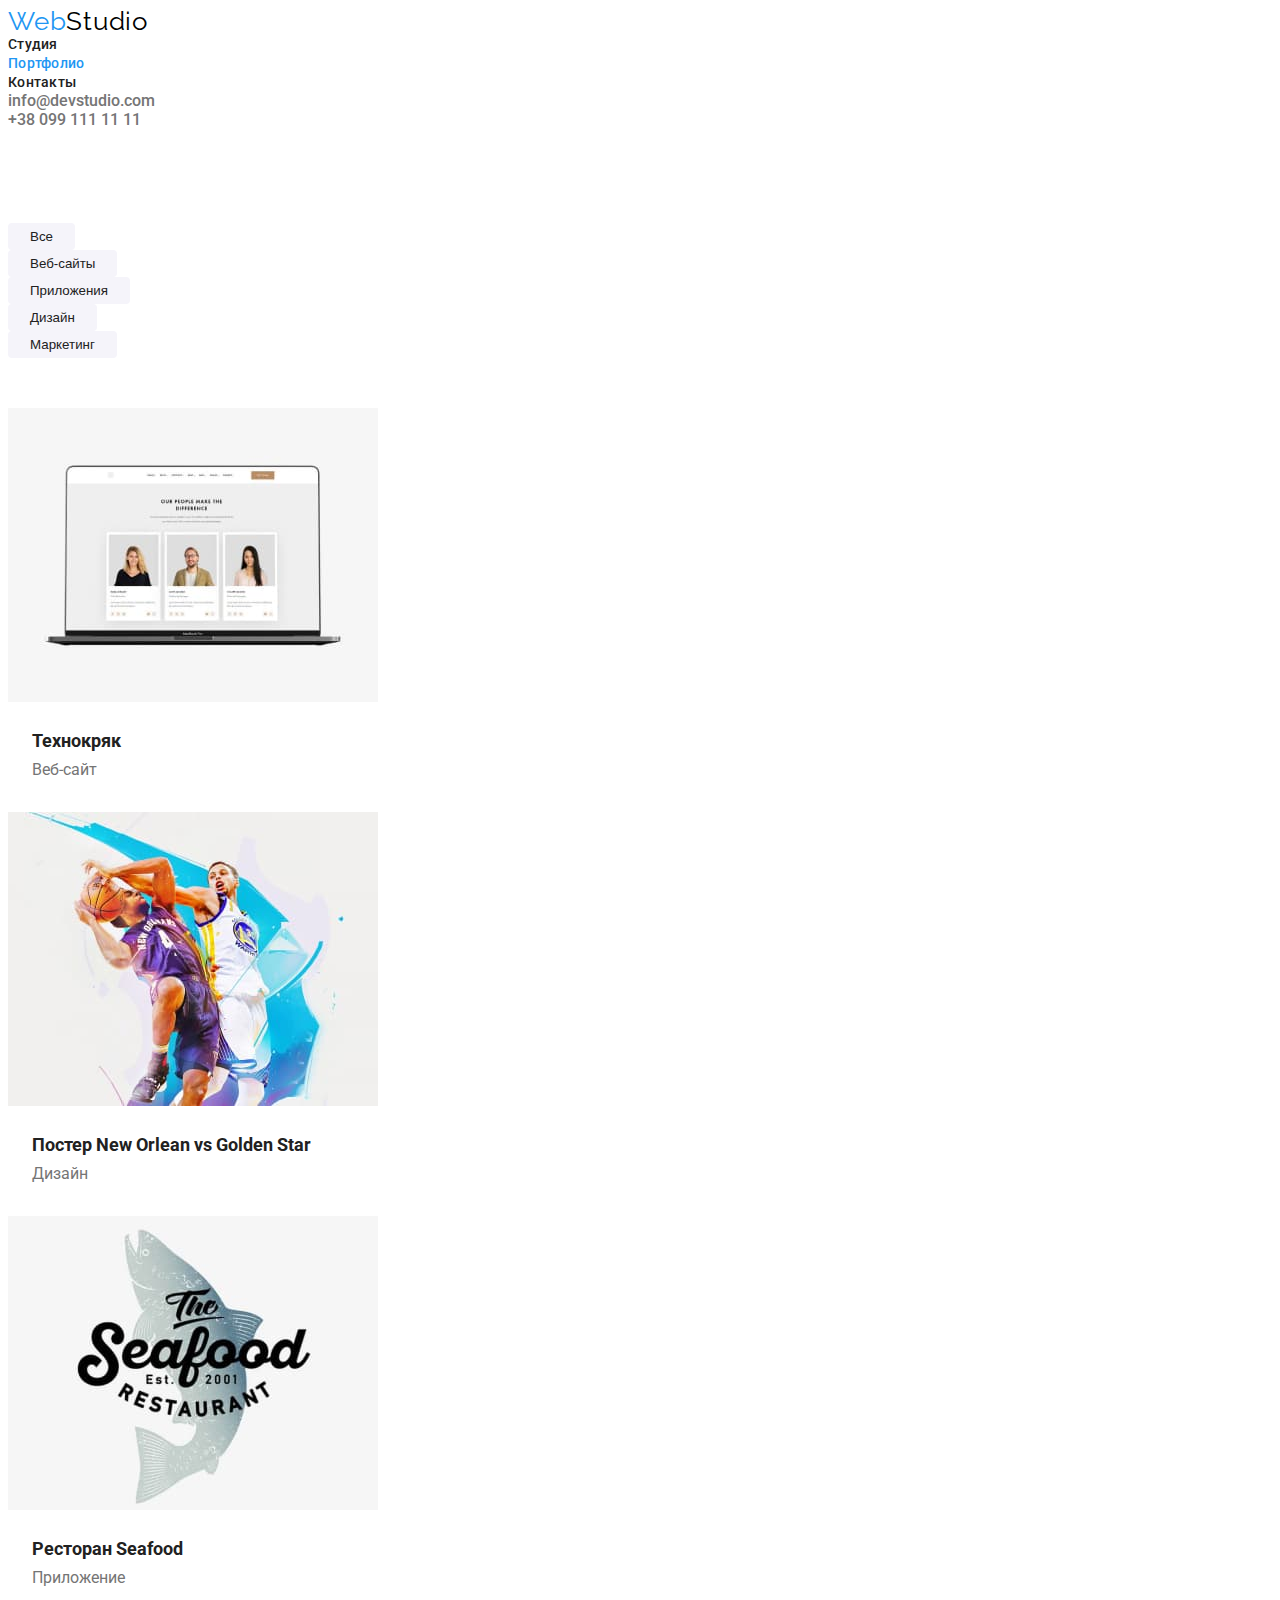
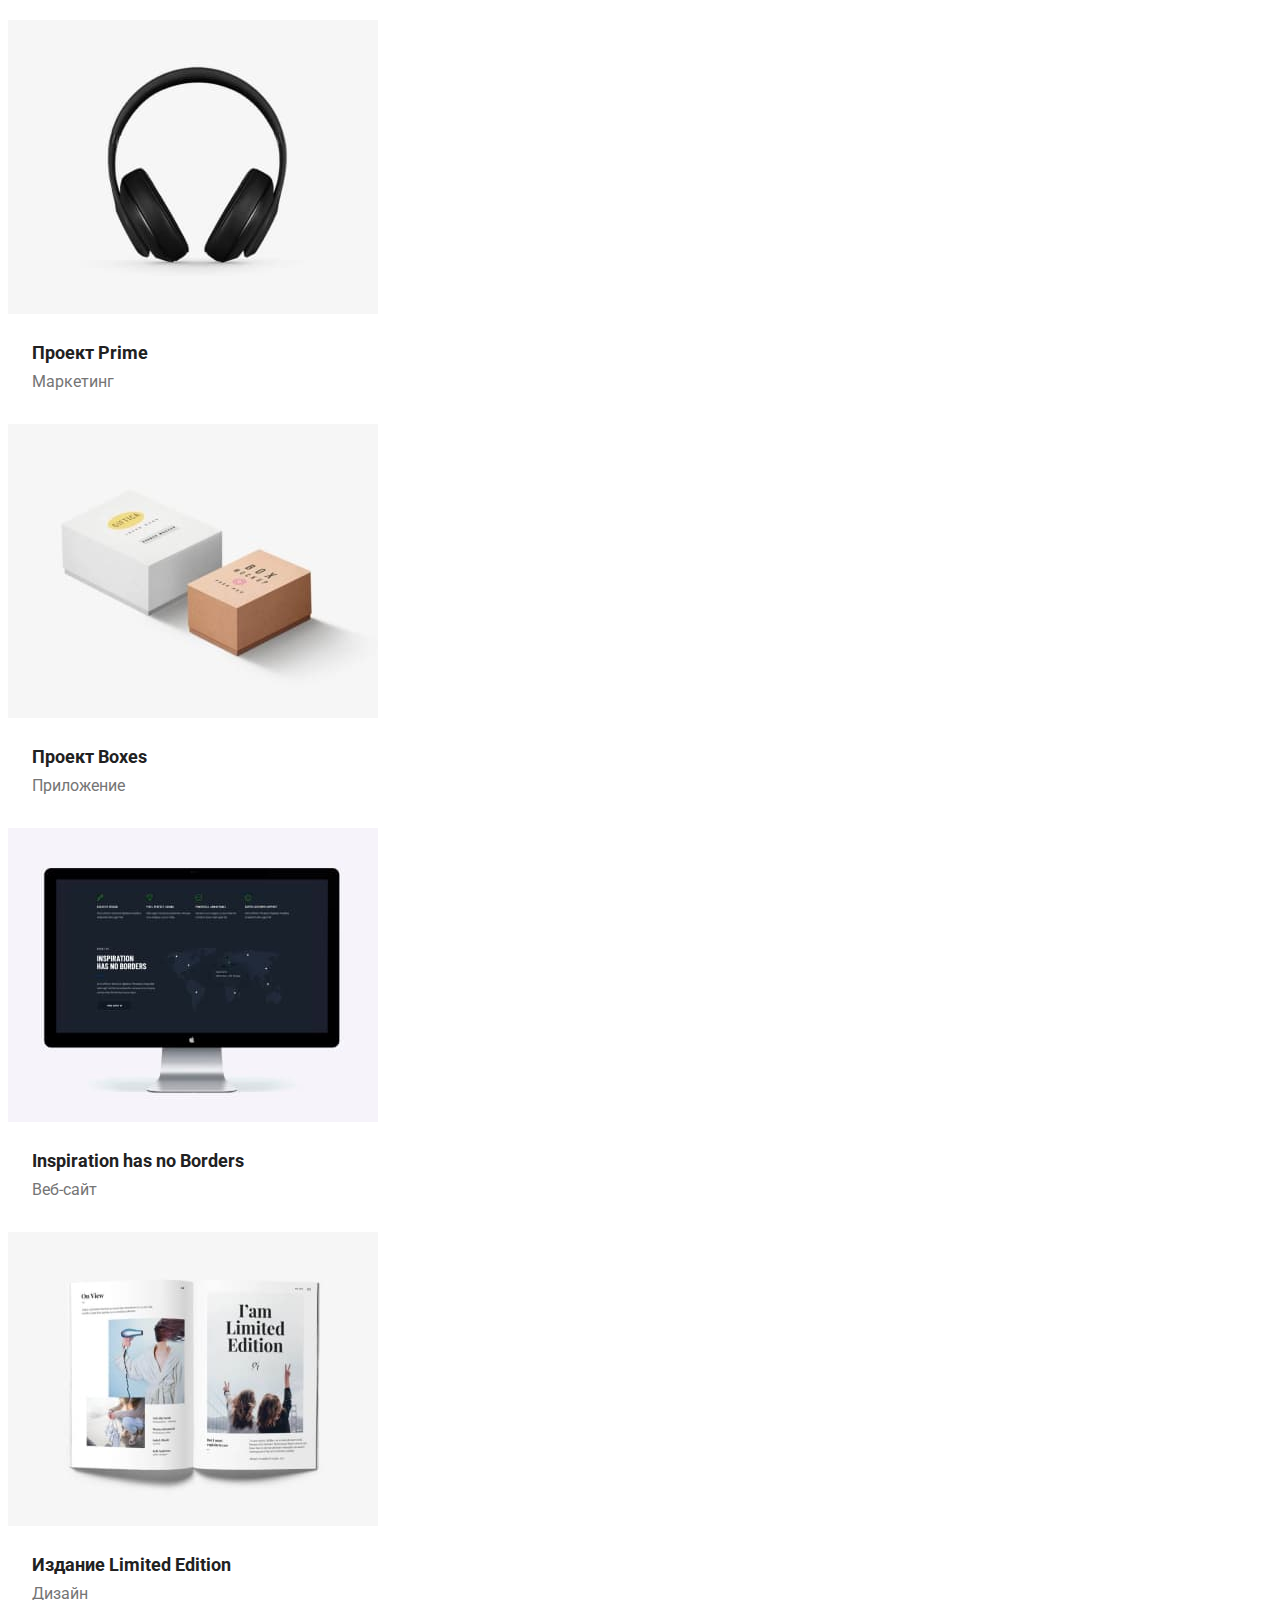
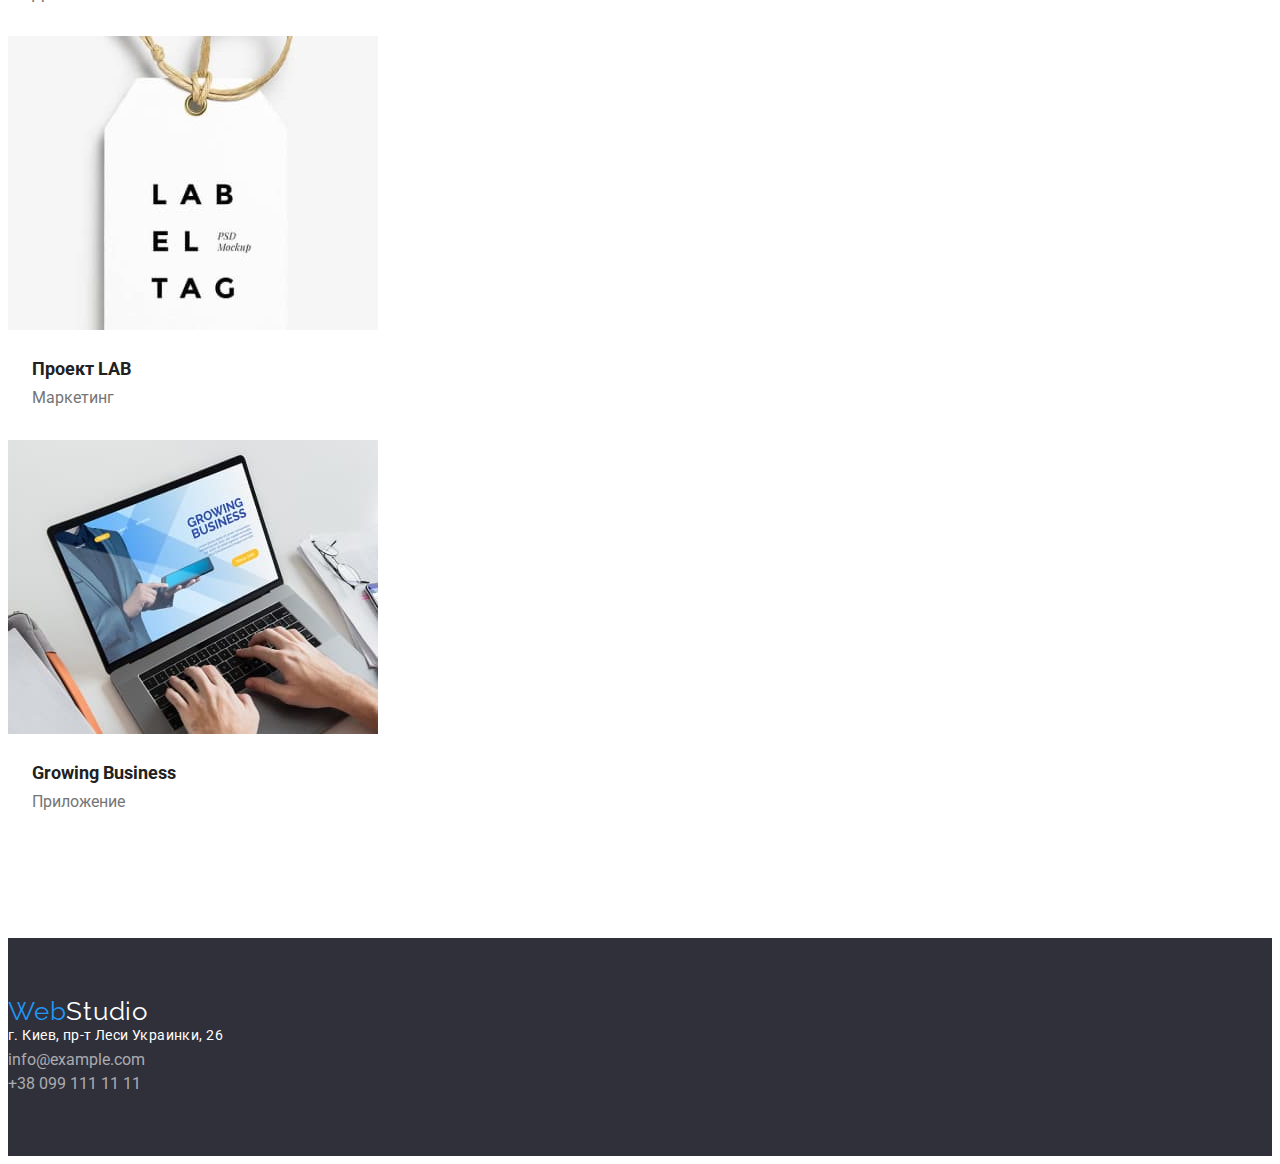
==== portfolio.html @ ffbd1990 "копіює дз2 перший варіант" ====
<!DOCTYPE html>
<html lang="ru">
<head>
    <meta charset="UTF-8">
    <meta http-equiv="X-UA-Compatible" content="IE=edge">
    <meta name="viewport" content="width=device-width, initial-scale=1.0">
    <link rel="stylesheet" href="./css/styles.css">
    <link rel="preconnect" href="https://fonts.gstatic.com">
    <link href="https://fonts.googleapis.com/css2?family=Raleway:wght@700&family=Roboto:wght@400;500;700;900&display=swap" rel="stylesheet">
    <title>Портфолио</title>
</head>
<body>
     <!--header container-->
     <header>
        <nav class="header-container">
            <a class="logo" href="index.html"><span class="logo-brand">Web</span>Studio</a>
                <ul class="nav-panel">
                    <li class="nav-item"><a class="nav-link" href="./index.html">Студия</a></li>
                    <li class="nav-item"><a class="nav-link" id="current" href="./portfolio.html">Портфолио</a></li>
                    <li class="nav-item"><a class="nav-link" href="#footer">Контакты</a></li>
                </ul>
        </nav>
        <ul class="contacts-container">
                <li class="nav-contacts"><a href="mailto:info@devstudio.com">info@devstudio.com</a></li>
                <li class="nav-contacts"><a href="tel:+380991111111">+38 099 111 11 11</a></li>
        </ul>
    </header>
    <main>
        <section class="section-btn">
        <h1 class="hidden">
            .
        </h1>
        <ul class="btn-list">
            <li>
                <button type="button" class="button">
                    Все
                </button>
            </li>
            <li>
                <button type="button" class="button">
                    Веб-сайты
                </button>
            </li>
            <li>
                <button type="button" class="button">
                    Приложения
                </button>
            </li>
            <li>
                <button type="button" class="button">
                    Дизайн
                </button>
            </li>
            <li>
                <button type="button" class="button">
                    Маркетинг
                </button>
            </li>
        </ul>
        <ul>
            <li class="products">
                <img src="./img/portfolio1.jpg" alt="Технокряк" >
                <div class="product-desc">
                    <h2 class="product-title">
                        Технокряк
                    </h2>
                    <p class="product-description">Веб-сайт</p>
                </div>
            </li>
            <li class="products">
                <img src="./img/portfolio2.jpg" alt="">
                <div class="product-desc">
                    <h2 class="product-title">
                    Постер New Orlean vs Golden Star
                    </h2>
                    <p class="product-description">Дизайн</p>
                </div>
            </li>
            <li class="products">
                <img src="./img/portfolio3.jpg" alt="">
                <div class="product-desc">
                    <h2 class="product-title">
                        Ресторан Seafood
                    </h2>
                    <p class="product-description">Приложение</p>
                </div>
            </li>
            <li class="products">
                <img src="./img/portfolio4.jpg" alt="">
                <div class="product-desc">
                    <h2 class="product-title">
                        Проект Prime
                    </h2>
                    <p class="product-description">Маркетинг</p>
                </div>
            </li>
            <li class="products">
                <img src="./img/portfolio5.jpg" alt="">
                <div class="product-desc">
                    <h2 class="product-title">
                        Проект Boxes
                    </h2>
                    <p class="product-description">Приложение</p>
                </div>
            </li>
            <li class="products">
                <img src="./img/portfolio6.jpg" alt="">
                <div class="product-desc">
                    <h2 class="product-title">
                        Inspiration has no Borders
                    </h2>
                    <p class="product-description">Веб-сайт</p>
                </div>
            </li>
            <li class="products">
                <img src="./img/portfolio7.jpg" alt="">
                <div class="product-desc">
                    <h2 class="product-title">
                    Издание Limited Edition
                    </h2>
                    <p class="product-description">Дизайн</p>
                </div>
            </li>
            <li class="products">
                <img src="./img/portfolio8.jpg" alt="">
                <div class="product-desc">
                    <h2 class="product-title">
                        Проект LAB
                    </h2>
                    <p class="product-description">Маркетинг</p>
                </div>
            </li>
            <li class="products">
                <img src="./img/portfolio9.jpg" alt="">
                <div class="product-desc">
                    <h2 class="product-title">
                        Growing Business
                    </h2>
                    <p class="product-description">Приложение</p>
                </div>
            </li>
        </ul>
    </section>
    </main>
    <!-- footer container -->
    <footer id="footer">
        <a class="logo-footer" href="index.html"><span class="logo-brand">Web</span>Studio</a>
            <ul>
                <li>
                    <address class="address">г. Киев, пр-т Леси Украинки, 26</address>
                </li>
                <li class="nav-contacts">
                    <a href="mailto:info@example.com">info@example.com</a>
                </li>
                <li class="nav-contacts">
                    <a href="tel:+380991111111">+38 099 111 11 11</a>
                </li>
            </ul>
    </footer>
</body>
</html>
---- css/styles.css ----
:root {
    --background-color: #ffffff; 
    --brand-color: #2196F3;
    --text-color-primary: #212121;
    --text-color-secondary: #757575;
    --text-color-adrress-op60: rgba(255, 255, 255, 0.6);
    --set-gap94: 94px;
    font-family: 'Roboto', sans-serif;
}

a {
    text-decoration: none;
}
  
ul {
    list-style: none;
    padding: 0;
    margin: 0;
}
  
h1,
h3,
h4,
p,
.product-title {
    margin: 0;
}
  
h2 {
    margin-top: 0;
    margin-bottom: 50px;
}
  
button {
    cursor: pointer;
    border: none;
}

.logo,
.logo-brand {
    font-family: 'Raleway', sans-serif;
    font-weight: 400;
    font-size: 26px;
    line-height: 100%;
    letter-spacing: 0.03em;
}

.logo {
    color: #000000;
}

.logo-brand {
    color: var(--brand-color)
}

ul {
    list-style: none;
    padding: 0;
}

#current {
    color: var(--brand-color);
}

.nav-link{
    color: var(--text-color-primary);
    text-decoration: none;
    font-weight: 500;
    font-size: 14px;
    line-height: 100%;
    letter-spacing: 0.02em;  
}

.nav-link:hover, :focus {
    color: var(--brand-color);
}

.nav-contacts a{
    color: var(--text-color-secondary);
    font-weight: 500;
}

.nav-contacts a:hover, :focus {
    color: var(--brand-color);
}

.main-banner {
    background-color: #2F303A;
    min-height: 600px;
}

.banner-slogan {
    color: var(--background-color);
    font-weight: 900;
    text-transform: uppercase;
    font-size: 44px;
    line-height: 116%;
    text-align: center;
}

.btn {
    background-color: var(--brand-color);
    color: var(--background-color);
    font-weight: 700;
    font-size: 16px;
    line-height: 160%;
    box-shadow: 0px 4px 4px rgba(0, 0, 0, 0.15);
    border-radius: 4px;
    padding: 10px 32px;
}

.btn:hover, :focus {
    background-color: #ffffff;
    color: var(--text-color-primary);
}

.preferences,
.team,
.whatwedo,
.section-btn {
    padding-bottom: var(--set-gap94);
}

.preferences,
.team,
.section-btn {
    padding-top: var(--set-gap94);
}

.preferences h3 {
    color: var(--text-color-primary);
    font-weight: 700;
    font-size: 14px;
    line-height: 100%;
    letter-spacing: 0.03em;
    text-transform: uppercase;
    margin-bottom: 10px;
}

.preferences p {
    color: var(--text-color-secondary);
    font-weight: 400;
    font-size: 14px;
    line-height: 146%;
}

.whatwedo h2,
.team h2 {
    color: var(--text-color-primary);
    font-weight: 700;
    font-size: 36px;
    line-height: 100%;
    text-align: center;
}

.team {
    background-color: #F5F4FA;
}

.team-card {
    background-color: var(--background-color);
    width: 270px;
    height: 368px;
    box-shadow: 0px 1px 3px rgba(0, 0, 0, 0.12), 0px 1px 1px rgba(0, 0, 0, 0.14), 0px 2px 1px rgba(0, 0, 0, 0.2);
    border-radius: 0px 0px 4px 4px;
}

.team h4,
.team p {
    font-size: 16px;
    line-height: 100%;
    letter-spacing: 0.03em;
    text-align: center;
    } 

.team h4 {
    color: var(--text-color-primary);
    font-weight: 500;
    margin-bottom: 10px;
    padding-top: 30px;
}

.team p {
    color: var(--text-color-secondary);
    font-weight: 400;
}

#footer {
    background-color: #2F303A;
    padding-top: 60px;
    padding-bottom: 60px;
}

.logo-footer {
    color: var(--background-color);
    margin-bottom: 20px;
    font-family: 'Raleway', sans-serif;
    font-weight: 400;
    font-size: 26px;
    line-height: 100%;
    letter-spacing: 0.03em;
}

#footer .nav-contacts a{
    font-weight: 400;
    color: var(--text-color-adrress-op60);
    line-height: 24px;
}

#footer .nav-contacts a:hover, :focus{
    color: var(--brand-color);
}

.address {
    font-style: normal;
    font-weight: 400;
    line-height: 171%;
    font-size: 14px;
    letter-spacing: 0.03em;
    color: var(--background-color);
}

.hidden {
    display: none;
}

.btn-list {
    margin-bottom: 50px;
}

.button {
    background-color: #F5F4FA;
    color: var(--text-color-primary);
    width: fit-content;
    padding: 6px 22px;
    border-radius: 4px;
}

.button:hover, :focus {
    background-color: var(--brand-color);
    color: var(--background-color);
    box-shadow: 0px 3px 1px rgba(0, 0, 0, 0.1), 0px 1px 2px rgba(0, 0, 0, 0.08), 0px 2px 2px rgba(0, 0, 0, 0.12);
}

.products {
    width: 370px;
    height: 404px;
    background-color: var(--background-color);
}

.product-desc {
    padding: 20px 24px;
}

.product-title {
    font-weight: 700;
    font-size: 18px;
    line-height: 171%;
    color: var(--text-color-primary);
}

.product-description {
    font-weight: 400;
    font-size: 16px;
    line-height: 160%;
    color: var(--text-color-secondary);
}
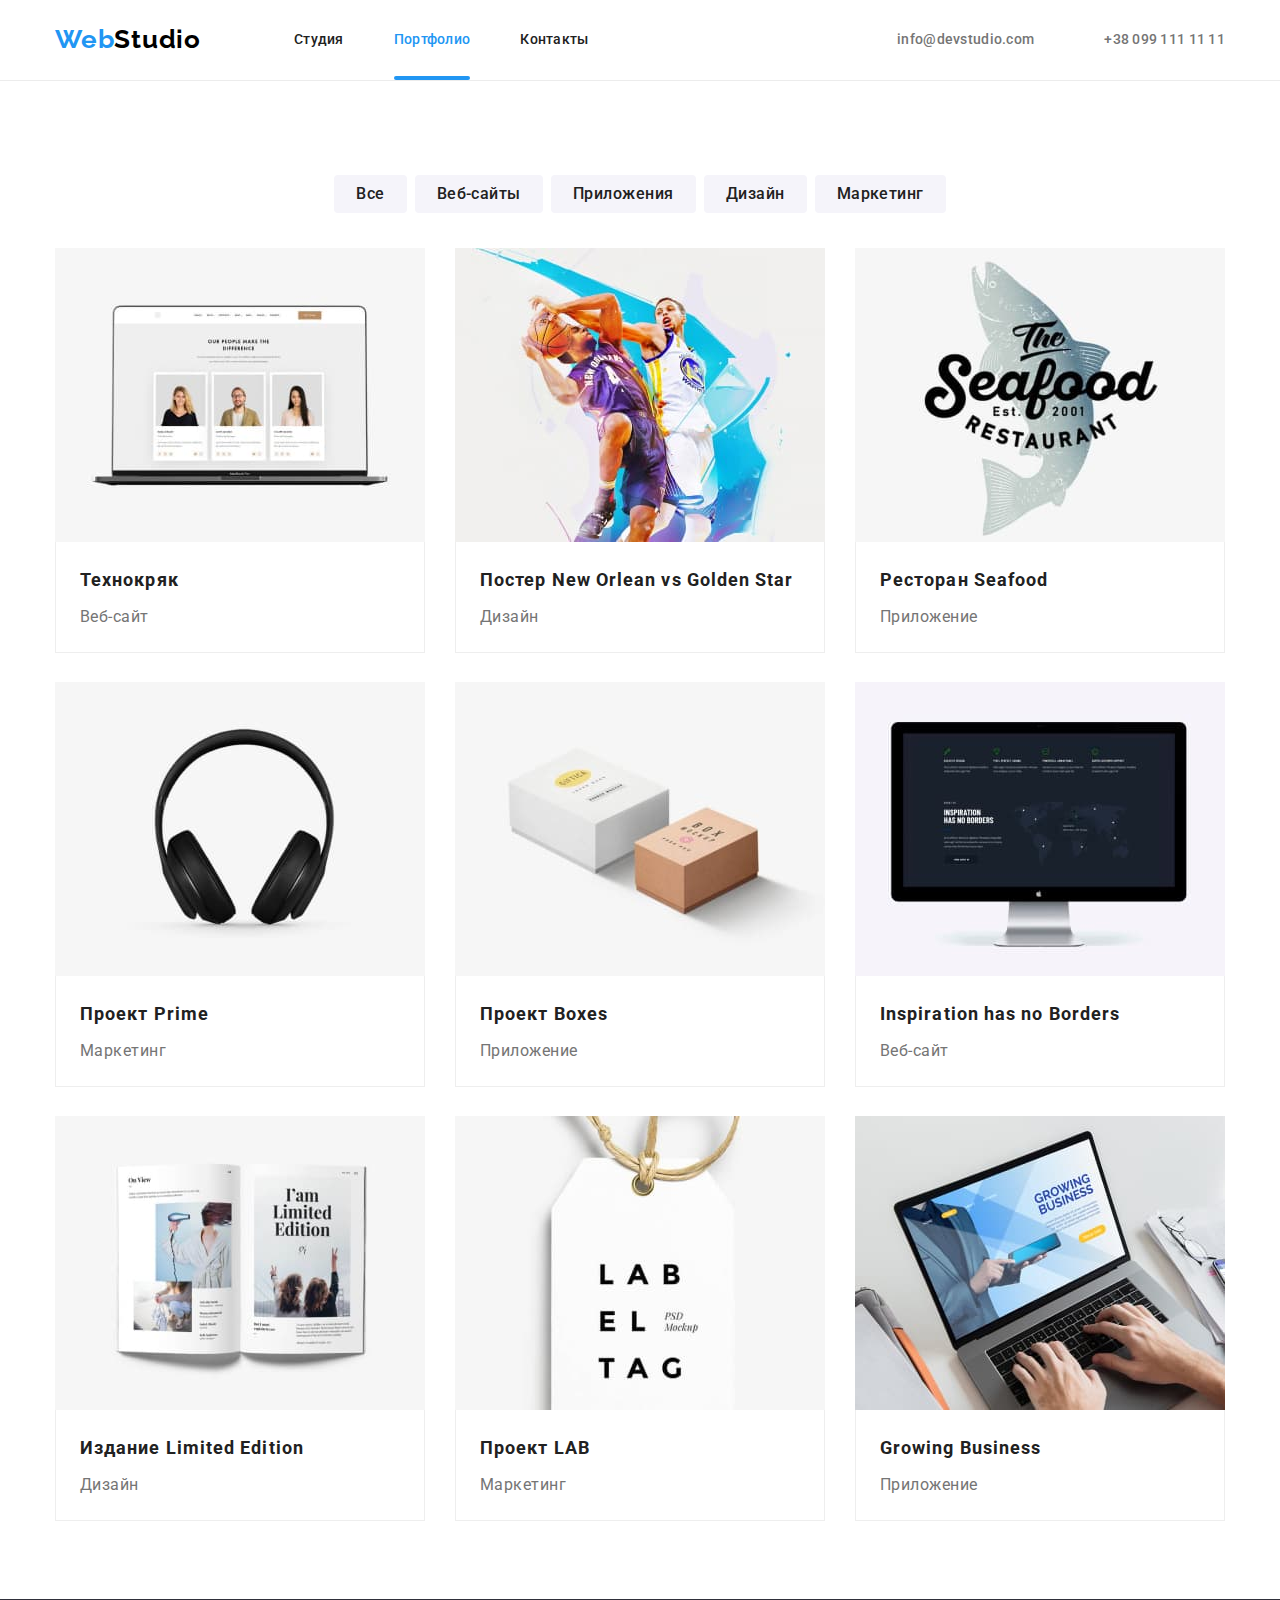
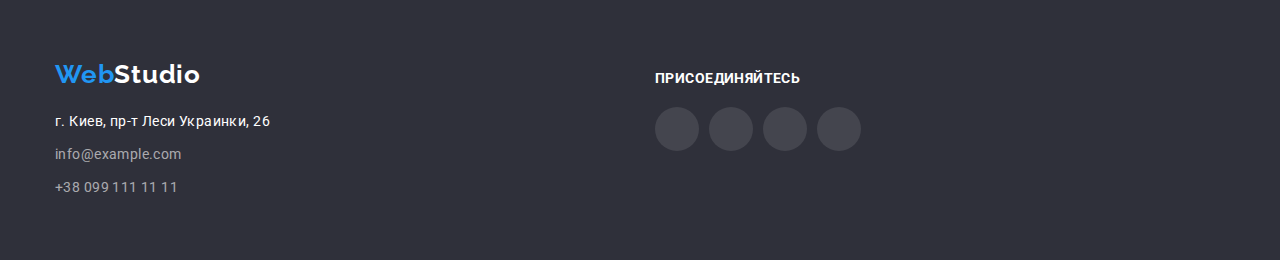
==== commit d9254baf: "робе форму, ломає знов ховер та фокус у клієнтів" ====
--- a/portfolio.html
+++ b/portfolio.html
@@ -4,158 +4,276 @@
     <meta charset="UTF-8">
     <meta http-equiv="X-UA-Compatible" content="IE=edge">
     <meta name="viewport" content="width=device-width, initial-scale=1.0">
+    <title>Портфолио</title>
+    <link rel="preconnect" href="https://fonts.gstatic.com">
+    <link href="https://fonts.googleapis.com/css2?family=Raleway:wght@700&family=Roboto:wght@400;500;700;900&display=swap"
+        rel="stylesheet">
+    <link rel="stylesheet" href="https://cdnjs.cloudflare.com/ajax/libs/modern-normalize/1.0.0/modern-normalize.min.css" />
     <link rel="stylesheet" href="./css/styles.css">
-    <link rel="preconnect" href="https://fonts.gstatic.com">
-    <link href="https://fonts.googleapis.com/css2?family=Raleway:wght@700&family=Roboto:wght@400;500;700;900&display=swap" rel="stylesheet">
-    <title>Портфолио</title>
 </head>
 <body>
      <!--header container-->
-     <header>
-        <nav class="header-container">
-            <a class="logo" href="index.html"><span class="logo-brand">Web</span>Studio</a>
+    <header class="header">
+        <div class="container nav">
+            <a class="logo" href="/"><span class="logo-brand">Web</span>Studio</a>
+            <nav class="nav-container">
                 <ul class="nav-panel">
-                    <li class="nav-item"><a class="nav-link" href="./index.html">Студия</a></li>
-                    <li class="nav-item"><a class="nav-link" id="current" href="./portfolio.html">Портфолио</a></li>
+                    <li class="nav-item"><a class="nav-link " href="/">Студия</a></li>
+                    <li class="nav-item"><a class="nav-link active" href="./portfolio.html">Портфолио</a></li>
                     <li class="nav-item"><a class="nav-link" href="#footer">Контакты</a></li>
                 </ul>
-        </nav>
-        <ul class="contacts-container">
-                <li class="nav-contacts"><a href="mailto:info@devstudio.com">info@devstudio.com</a></li>
-                <li class="nav-contacts"><a href="tel:+380991111111">+38 099 111 11 11</a></li>
-        </ul>
+            </nav>
+            <ul class="contacts-container">
+                <li class="nav-contacts"><a href="mailto:info@devstudio.com">
+                        <svg class="icon-contacts" width="16px" height="12px">
+                            <use href="./images/icons/icons.svg#icon-envelope"></use>
+                        </svg>
+                        info@devstudio.com</a>
+                </li>
+                <li class="nav-contacts"><a href="tel:+380991111111">
+                        <svg class="icon-contacts" width="10px" height="16px">
+                            <use href="./images/icons/icons.svg#icon-smartphone"></use>
+                        </svg>
+                        +38 099 111 11 11</a>
+                </li>
+            </ul>
+        </div>
     </header>
     <main>
-        <section class="section-btn">
-        <h1 class="hidden">
-            .
-        </h1>
-        <ul class="btn-list">
-            <li>
-                <button type="button" class="button">
-                    Все
-                </button>
-            </li>
-            <li>
-                <button type="button" class="button">
-                    Веб-сайты
-                </button>
-            </li>
-            <li>
-                <button type="button" class="button">
-                    Приложения
-                </button>
-            </li>
-            <li>
-                <button type="button" class="button">
-                    Дизайн
-                </button>
-            </li>
-            <li>
-                <button type="button" class="button">
-                    Маркетинг
-                </button>
-            </li>
-        </ul>
-        <ul>
-            <li class="products">
-                <img src="./img/portfolio1.jpg" alt="Технокряк" >
-                <div class="product-desc">
-                    <h2 class="product-title">
-                        Технокряк
-                    </h2>
-                    <p class="product-description">Веб-сайт</p>
-                </div>
-            </li>
-            <li class="products">
-                <img src="./img/portfolio2.jpg" alt="">
-                <div class="product-desc">
-                    <h2 class="product-title">
-                    Постер New Orlean vs Golden Star
-                    </h2>
-                    <p class="product-description">Дизайн</p>
-                </div>
-            </li>
-            <li class="products">
-                <img src="./img/portfolio3.jpg" alt="">
-                <div class="product-desc">
-                    <h2 class="product-title">
-                        Ресторан Seafood
-                    </h2>
-                    <p class="product-description">Приложение</p>
-                </div>
-            </li>
-            <li class="products">
-                <img src="./img/portfolio4.jpg" alt="">
-                <div class="product-desc">
-                    <h2 class="product-title">
-                        Проект Prime
-                    </h2>
-                    <p class="product-description">Маркетинг</p>
-                </div>
-            </li>
-            <li class="products">
-                <img src="./img/portfolio5.jpg" alt="">
-                <div class="product-desc">
-                    <h2 class="product-title">
-                        Проект Boxes
-                    </h2>
-                    <p class="product-description">Приложение</p>
-                </div>
-            </li>
-            <li class="products">
-                <img src="./img/portfolio6.jpg" alt="">
-                <div class="product-desc">
-                    <h2 class="product-title">
-                        Inspiration has no Borders
-                    </h2>
-                    <p class="product-description">Веб-сайт</p>
-                </div>
-            </li>
-            <li class="products">
-                <img src="./img/portfolio7.jpg" alt="">
-                <div class="product-desc">
-                    <h2 class="product-title">
-                    Издание Limited Edition
-                    </h2>
-                    <p class="product-description">Дизайн</p>
-                </div>
-            </li>
-            <li class="products">
-                <img src="./img/portfolio8.jpg" alt="">
-                <div class="product-desc">
-                    <h2 class="product-title">
-                        Проект LAB
-                    </h2>
-                    <p class="product-description">Маркетинг</p>
-                </div>
-            </li>
-            <li class="products">
-                <img src="./img/portfolio9.jpg" alt="">
-                <div class="product-desc">
-                    <h2 class="product-title">
-                        Growing Business
-                    </h2>
-                    <p class="product-description">Приложение</p>
-                </div>
-            </li>
-        </ul>
-    </section>
+        <!-- Portfolio Section -->
+        <section class="section portfolio">
+            <div class="container">
+                <h1 class="hidden">
+                    .
+                </h1>
+                <ul class="btn-filter">
+                    <li class="button-list">
+                        <button type="button" class="button btn-portfolio">
+                            Все
+                        </button>
+                    </li>
+                    <li class="button-list">
+                        <button type="button" class="button btn-portfolio">
+                                Веб-сайты
+                            </button>
+                    </li>
+                    <li class="button-list">
+                        <button type="button" class="button btn-portfolio">
+                                Приложения
+                            </button>
+                    </li>
+                    <li class="button-list">
+                        <button type="button" class="button btn-portfolio">
+                                Дизайн
+                            </button>
+                    </li>
+                    <li class="button-list">
+                        <button type="button" class="button btn-portfolio">
+                                Маркетинг
+                            </button>
+                    </li>
+                </ul>
+                <ul class="products-list">
+                    <li class="products">
+                        <div class="products-thumb">
+                            <div class="products-overlay-box">
+                                <img src="./images/portfolio1.jpg" width="370" alt="Технокряк">
+                                <div class="products-overlay">
+                                    <p>Ресурс предлагает комплексные предложения с разным уровнем функционала и сервисов. Все это позволит посетителю получить исчерпывающие сведения о компании или частном лице.</p>
+                                </div>
+                            </div>
+                            <div class="product-cont">
+                                <h2 class="product-title">
+                                    Технокряк
+                                </h2>
+                                <p class="product-description">Веб-сайт</p>
+                            </div>
+                        </div>
+                    </li>
+                    <li class="products">
+                        <div class="products-thumb">
+                            <div class="products-overlay-box">
+                                <img src="./images/portfolio2.jpg" width="370" alt="Постер">
+                                <div class="products-overlay">
+                                    <p>Ресурс предлагает комплексные предложения с разным уровнем функционала и сервисов. Все это позволит посетителю получить исчерпывающие сведения о компании или частном лице.</p>
+                                </div>
+                            </div>
+                            <div class="product-cont">
+                                <h2 class="product-title">
+                                    Постер New Orlean vs Golden Star
+                                </h2>
+                                <p class="product-description">Дизайн</p>
+                            </div>
+                        </div>
+                    </li>
+                    <li class="products">
+                        <div class="products-thumb">
+                            <div class="products-overlay-box">
+                                <img src="./images/portfolio3.jpg" width="370" alt="Ресторан Seafood">
+                                <div class="products-overlay">
+                                    <p>Ресурс предлагает комплексные предложения с разным уровнем функционала и сервисов. Все это позволит посетителю получить исчерпывающие сведения о компании или частном лице.</p>
+                                </div>
+                            </div>
+                            <div class="product-cont">
+                                <h2 class="product-title">
+                                    Ресторан Seafood
+                                </h2>
+                                <p class="product-description">Приложение</p>
+                            </div>
+                        </div>
+                    </li>
+                    <li class="products">
+                        <div class="products-thumb">
+                            <div class="products-overlay-box">
+                                <img src="./images/portfolio4.jpg" width="370" alt="Проект Prime">
+                                <div class="products-overlay">
+                                    <p>Ресурс предлагает комплексные предложения с разным уровнем функционала и сервисов. Все это позволит посетителю получить исчерпывающие сведения о компании или частном лице.</p>
+                                </div>
+                            </div>
+                            <div class="product-cont">
+                                <h2 class="product-title">
+                                    Проект Prime
+                                </h2>
+                                <p class="product-description">Маркетинг</p>
+                            </div>
+                        </div>
+                    </li>
+                    <li class="products">
+                        <div class="products-thumb">
+                            <div class="products-overlay-box">
+                                <img src="./images/portfolio5.jpg" width="370" alt="Проект Boxes">
+                                <div class="products-overlay">
+                                    <p>Ресурс предлагает комплексные предложения с разным уровнем функционала и сервисов. Все это позволит посетителю получить исчерпывающие сведения о компании или частном лице.</p>
+                                </div>
+                            </div>
+                            <div class="product-cont">
+                                <h2 class="product-title">
+                                    Проект Boxes
+                                </h2>
+                                <p class="product-description">Приложение</p>
+                            </div>
+                        </div>
+                    </li>
+                    <li class="products">
+                        <div class="products-thumb">
+                            <div class="products-overlay-box">
+                                <img src="./images/portfolio6.jpg" width="370" alt="Inspiration">
+                                <div class="products-overlay">
+                                    <p>Ресурс предлагает комплексные предложения с разным уровнем функционала и сервисов. Все это позволит посетителю получить исчерпывающие сведения о компании или частном лице.</p>
+                                </div>
+                            </div>
+                            <div class="product-cont">
+                                <h2 class="product-title">
+                                    Inspiration has no Borders
+                                </h2>
+                                <p class="product-description">Веб-сайт</p>
+                            </div>
+                        </div>
+                    </li>
+                    <li class="products">
+                        <div class="products-thumb">
+                            <div class="products-overlay-box">
+                                <img src="./images/portfolio7.jpg" width="370" alt="Издание Limited Edition">
+                                <div class="products-overlay">
+                                    <p>Ресурс предлагает комплексные предложения с разным уровнем функционала и сервисов. Все это позволит посетителю получить исчерпывающие сведения о компании или частном лице.</p>
+                                </div>
+                            </div>
+                            <div class="product-cont">
+                                <h2 class="product-title">
+                                    Издание Limited Edition
+                                </h2>
+                                <p class="product-description">Дизайн</p>
+                            </div>
+                        </div>
+                    </li>
+                    <li class="products">
+                        <div class="products-thumb">
+                            <div class="products-overlay-box">
+                                <img src="./images/portfolio8.jpg" width="370" alt="Проект LAB">
+                                <div class="products-overlay">
+                                    <p>Ресурс предлагает комплексные предложения с разным уровнем функционала и сервисов. Все это позволит посетителю получить исчерпывающие сведения о компании или частном лице.</p>
+                                </div>
+                            </div>
+                            <div class="product-cont">
+                                <h2 class="product-title">
+                                    Проект LAB
+                                </h2>
+                                <p class="product-description">Маркетинг</p>
+                            </div>
+                        </div>
+                    </li>
+                    <li class="products">
+                        <div class="products-thumb">
+                            <div class="products-overlay-box">
+                                <img src="./images/portfolio9.jpg" width="370" alt="Growing Business">
+                                <div class="products-overlay">
+                                    <p>Ресурс предлагает комплексные предложения с разным уровнем функционала и сервисов. Все это позволит посетителю получить исчерпывающие сведения о компании или частном лице.</p>
+                                </div>
+                            </div>
+                            <div class="product-cont">
+                                <h2 class="product-title">
+                                    Growing Business
+                                </h2>
+                                <p class="product-description">Приложение</p>
+                            </div>
+                        </div>
+                    </li>
+                </ul>
+            </div>
+        </section>
+    
     </main>
     <!-- footer container -->
     <footer id="footer">
-        <a class="logo-footer" href="index.html"><span class="logo-brand">Web</span>Studio</a>
-            <ul>
-                <li>
-                    <address class="address">г. Киев, пр-т Леси Украинки, 26</address>
-                </li>
-                <li class="nav-contacts">
-                    <a href="mailto:info@example.com">info@example.com</a>
-                </li>
-                <li class="nav-contacts">
-                    <a href="tel:+380991111111">+38 099 111 11 11</a>
-                </li>
-            </ul>
+        <div class="container footer-container">
+            <div class="footer-left-column">
+                <a class="logo-footer" href="/"><span class="logo-brand">Web</span>Studio</a>
+                <ul>
+                    <li class="footer-contacts-list">
+                        <address class="address">г. Киев, пр-т Леси Украинки, 26</address>
+                    </li>
+                    <li class="footer-contacts-list">
+                        <a class="nav-contacts" href="mailto:info@example.com">info@example.com</a>
+                    </li>
+                    <li class="footer-contacts-list">
+                        <a class="nav-contacts" href="tel:+380991111111">+38 099 111 11 11</a>
+                    </li>
+                </ul>
+            </div>
+            <div class="footer-right-column">
+                <strong class="footer-join">присоединяйтесь</strong>
+                <ul class="footer-sb-list">
+                    <li class="sb-li">
+                        <a class="sb-link" href="#">
+                            <svg class="sb-icon" width="20px" height="20px">
+                                <use href="./images/icons/icons.svg#icon-instagram"></use>
+                            </svg>
+                        </a>
+                    </li>
+                    <li class="sb-li">
+                        <a class="sb-link" href="#">
+                            <svg class="sb-icon" width="20px" height="20px">
+                                <use href="./images/icons/icons.svg#icon-twitter"></use>
+                            </svg>
+                        </a>
+                    </li>
+                    <li class="sb-li">
+                        <a class="sb-link" href="#">
+                            <svg class="sb-icon" width="20px" height="20px">
+                                <use href="./images/icons/icons.svg#icon-facebook"></use>
+                            </svg>
+                        </a>
+                    </li>
+                    <li class="sb-li">
+                        <a class="sb-link" href="#">
+                            <svg class="sb-icon" width="20px" height="20px">
+                                <use href="./images/icons/icons.svg#icon-linkedin"></use>
+                            </svg>
+                        </a>
+                    </li>
+                </ul>
+            </div>
+        </div>
     </footer>
-</body>
+    </body>
 </html>--- a/css/styles.css
+++ b/css/styles.css
@@ -1,17 +1,22 @@
 :root {
-    --background-color: #ffffff; 
-    --brand-color: #2196F3;
-    --text-color-primary: #212121;
-    --text-color-secondary: #757575;
-    --text-color-adrress-op60: rgba(255, 255, 255, 0.6);
-    --set-gap94: 94px;
+        --background-color: #ffffff;
+        --brand-color: #2196F3;
+        --text-color-primary: #212121;
+        --text-color-secondary: #757575;
+        --text-color-adrress-op60: rgba(255, 255, 255, 0.6);
+        --set-gap30: 30px;
+        --set-gap94: 94px;
+}
+body {
     font-family: 'Roboto', sans-serif;
-}
+    background-color: var(--background-color);
+    color: var(--text-color-primary);
+}
+
 
 a {
     text-decoration: none;
-}
-  
+}  
 ul {
     list-style: none;
     padding: 0;
@@ -19,33 +24,69 @@
 }
   
 h1,
+h2,
 h3,
-h4,
+body,
 p,
 .product-title {
     margin: 0;
 }
-  
-h2 {
+
+.hidden {
+    display: none;
+}
+.section-title {
     margin-top: 0;
     margin-bottom: 50px;
 }
-  
-button {
-    cursor: pointer;
-    border: none;
-}
-
-.logo,
-.logo-brand {
+
+.nav-item:not(:last-child) {
+    margin-right: 50px;
+}
+
+.container {
+    max-width: 1200px;
+    padding-left: 15px;
+    padding-right: 15px;
+    margin-top: 0;
+    margin-left: auto;
+    margin-right: auto;
+}
+
+.nav,
+.main-banner,
+.nav-panel,
+.contacts-container  {
+    display: flex;
+    align-items: center;
+}
+
+.contacts-container {
+    margin-left: auto;
+}
+
+
+.header {
+    /*padding-top: 24px;
+        padding-bottom: 25px;*/
+    border-bottom: 1px solid #ececec;
+}
+/*.nav {
+    justify-content: space-between;
+    min-height: 80px;
+}*/
+
+.logo {
+    margin-right: 93px;
+    margin-top: 0;
+    margin-bottom: 0;
+    padding-top: 24px;
+    padding-bottom: 25px;
+
     font-family: 'Raleway', sans-serif;
-    font-weight: 400;
+    font-weight: 700;
     font-size: 26px;
-    line-height: 100%;
-    letter-spacing: 0.03em;
-}
-
-.logo {
+    letter-spacing: 0.03em;
     color: #000000;
 }
 
@@ -53,215 +94,931 @@
     color: var(--brand-color)
 }
 
-ul {
-    list-style: none;
-    padding: 0;
-}
-
-#current {
+.nav-link.active {
+    position: relative;
     color: var(--brand-color);
 }
 
+.nav-link.active::after {
+    display: inline-block;
+    position: absolute;
+    content: "";
+    width: 100%;
+    height: 4px;
+    background-color: var(--brand-color);
+    border-radius: 2px;
+    bottom: 0;
+    left: 0;
+}
+
 .nav-link{
-    color: var(--text-color-primary);
-    text-decoration: none;
+    display: block;
+    
+    padding-top: 32px;
+    padding-bottom: 32px;
+
+    color: var(--text-color-primary);
     font-weight: 500;
     font-size: 14px;
-    line-height: 100%;
+    line-height: 1.14;
     letter-spacing: 0.02em;  
 }
 
-.nav-link:hover, :focus {
+.nav-link:hover, .nav-link:focus {
     color: var(--brand-color);
 }
 
+
+.nav-contacts:not(:last-child) {
+    margin-right: 50px;
+}
+
+.nav-panel a {
+    transition: color 250ms cubic-bezier(0.4, 0, 0.2, 1);
+} 
+
 .nav-contacts a{
+    display: inline-flex;
+    padding-top: 32px;
+    padding-bottom: 32px;
+
     color: var(--text-color-secondary);
     font-weight: 500;
-}
-
-.nav-contacts a:hover, :focus {
+    font-size: 14px;
+    line-height: 1.14;
+    letter-spacing: 0.02em;
+    align-items: center;
+    transition: color 250ms cubic-bezier(0.4, 0, 0.2, 1);
+}
+
+.nav-contacts {
+    align-items: center;
+    margin-bottom: 0;
+}
+
+.nav-contacts a:hover {
     color: var(--brand-color);
 }
-
+.nav-contacts a:focus {
+    color: var(--brand-color);
+}
+
+.icon-contacts {
+    display: flex;
+    fill: currentColor;
+    margin-right: 10px;
+    
+}
+.wrapper {
+    max-width: 1600px;
+}
 .main-banner {
-    background-color: #2F303A;
+    /*max-width: 1600px;*/
     min-height: 600px;
-}
+    margin-left: auto;
+    margin-right: auto;
+    background-color: #C4C4C4;
+    background-image: linear-gradient(to bottom,
+                rgba(47, 48, 58, 0.4),
+                rgba(47, 48, 58, 0.4)), url(../images/bg-image.jpg);
+        background-position: center;
+        background-repeat: no-repeat;
+        background-size: cover;
+    min-height: 600px;
+    padding-top: 200px;
+    padding-bottom: 200px;
+    text-align: center;
+
+}
+
+.banner {
+    display: flex;
+    flex-wrap: wrap;
+    flex-direction: column;
+    align-items: center;
+} 
 
 .banner-slogan {
+    margin-bottom: 30px;
+
     color: var(--background-color);
     font-weight: 900;
     text-transform: uppercase;
     font-size: 44px;
-    line-height: 116%;
+    line-height: 1.36;
+    letter-spacing: 0.06em;
     text-align: center;
-}
-
-.btn {
+    
+    }
+button {
+    cursor: pointer;
+    border: none;
+    }
+    
+.button  {
+    display: inline-block;
+    
+    }
+    
+
+.btn-index {
+    display: inline-block;
+    
+    transition: color 250ms cubic-bezier(0.4, 0, 0.2, 1),
+    background-color 250ms cubic-bezier(0.4, 0, 0.2, 1);
+    border-radius: 4px;
+    padding: 10px 32px;
+    min-width: 200px;
+    min-height: 50px;
+    
+
     background-color: var(--brand-color);
     color: var(--background-color);
     font-weight: 700;
     font-size: 16px;
-    line-height: 160%;
+    line-height: 1.88;
+    letter-spacing: 0.06em;
     box-shadow: 0px 4px 4px rgba(0, 0, 0, 0.15);
+    
+}
+
+.btn-index:hover, .btn-index:focus {
+    background-color: #ffffff;
+    color: var(--text-color-primary);
+}
+
+.backdrop {
+    position: fixed;
+
+    top: 0;
+    left: 0;
+    width: 100%;
+    height: 100%;
+    opacity: 1;
+    background-color: rgba(0, 0, 0, 0.2);
+    z-index: 5;
+    transition: opacity 250ms cubic-bezier(0.4, 0, 0.2, 1);
+}
+
+.backdrop.is-hidden {
+    opacity: 0;
+    pointer-events: none;
+}
+
+.modal {
+    position: absolute;
+    top: 50%;
+    left: 50%;
+    transform: translate(-50%, -50%);
+    min-height: 501px;
+    min-width: 448px;
+    padding: 40px;
+    display: inline-grid;
+
+    /* max-height: 100vh;
+  overflow-y: auto; */
+
+    /* max-width: 521px;
+  width: 100%; */
+    background: #ffffff;
+    box-shadow: 0px 1px 3px rgba(0, 0, 0, 0.12), 0px 1px 1px rgba(0, 0, 0, 0.14), 0px 2px 1px rgba(0, 0, 0, 0.2);
     border-radius: 4px;
-    padding: 10px 32px;
-}
-
-.btn:hover, :focus {
+}
+
+.modal-title {
+    font-weight: 700;
+    font-size: 20px;
+    line-height: 23px;
+    text-align: center;
+    letter-spacing: 0.03em;
+    color: var(--text-color-primary);
+    margin-bottom: 12px;
+}
+
+.form {
+    width: 100%;
+}
+
+.form-field {
+    position: relative;
+    margin-bottom: 10px;
+}
+
+.form-label {
+    margin-bottom: 4px;
+    font-weight: 400;
+    font-size: 12px;
+    line-height: 1;
+    letter-spacing: 0.01em;
+    color: var(--text-color-secondary);
+
+}
+
+.form-input {
+    position: relative;
+    margin: 0;
+    padding-top: 11px;
+    padding-bottom: 11px;
+    padding-right: 12px;
+    padding-left: 40px;
+    font: inherit;
+    color: var(--text-color-primary);
+
+    width: 100%;
+    border: 1px solid rgba(33, 33, 33, 0.2);
+    border-radius: 4px;
+
+    transition: border 250ms cubic-bezier(0.4, 0, 0.2, 1),
+        color 5000ms cubic-bezier(0.4, 0, 0.2, 1);
+}
+
+.form-input.user-data {
+    height: 40px;
+}
+
+.form-input:focus {
+    background-color: inherit;
+    border: 1px solid var(--brand-color);
+    outline: none;
+    color: var(--text-color-primary);
+}
+
+.form-input:focus~.modal-icon svg {
+    color: var(--brand-color);
+}
+
+.modal-icon {
+    fill: currentColor;
+    position: absolute;
+    top: 50%;
+    left: 12px;
+}
+
+.checkbox {
+    -webkit-appearance: none;
+    -moz-appearance: none;
+    appearance: none;
+    position: absolute;
+}
+
+.check-icon {
+    border: 2px solid var(--text-color-primary);
+    border-radius: 2px;
+    cursor: pointer;
+    margin-right: 8px;
+    width: 18px;
+    height: 18px;
+}
+
+.check-icon use {
+    display: none;
+}
+
+.checkbox:checked+.check-icon {
+    border: transparent;
+}
+
+.checkbox:checked+.check-icon use {
+
+    display: block;
+
+    /* background-color: var(--brand-color);
+  background-image: url(../img/icons/icons.svg#icon-checkbox);
+  background-size: contain;
+  background-origin: border-box; */
+}
+
+
+.modal-submit {
+    margin-left: auto;
+    margin-right: auto;
+    padding: 10px 56px;
+}
+
+.form-input.comments-field {
+    display: inline-block;
+    resize: none;
+    padding-left: 12px;
+}
+
+.label-agreement {
+    display: flex;
+    align-items: center;
+    margin-bottom: 30px;
+    font-weight: 400;
+    font-size: 14px;
+    line-height: 1.71;
+    letter-spacing: 0.03em;
+    color: var(--text-color-secondary);
+    user-select: none;
+}
+
+.link-agreement {
+    user-select: initial;
+    color: var(--brand-color);
+    text-decoration: underline;
+    margin-left: 5px;
+}
+
+.close-btn {
+    width: 30px;
+    height: 30px;
+    border: 1px solid rgba(0, 0, 0, 0.1);
     background-color: #ffffff;
-    color: var(--text-color-primary);
-}
-
-.preferences,
-.team,
-.whatwedo,
-.section-btn {
-    padding-bottom: var(--set-gap94);
-}
-
-.preferences,
-.team,
-.section-btn {
+    position: absolute;
+    top: 8px;
+    right: 8px;
+    border-radius: 50%;
+    color: #000000;
+
+    transition: fill 250ms cubic-bezier(0.4, 0, 0.2, 1);
+}
+
+.close-btn svg {
+    fill: currentColor;
+}
+
+.close-btn:hover.close-btn svg {
+    fill: var(--brand-color);
+}
+
+.section {
     padding-top: var(--set-gap94);
 }
 
-.preferences h3 {
+.advantages,
+.whatwedo-container,
+.team-list,
+.client-set {
+    display: flex;
+    justify-content: space-between;
+}
+
+.advantages-list {
+    width: calc(100%  - var(--set-gap30)*3/4);
+    margin-right: var(--set-gap30);
+}
+
+.advantages-list:last-child {
+    margin-right: 0;
+}
+
+.advantages-icon-container {
+    background-color: #f5f4fa;
+    height: 120px;
+    margin-bottom: var(--set-gap30);
+    display: flex;
+    justify-content: center;
+    align-items: center;
+    color: var(--text-color-primary);
+}
+.advantages h3 {
+
+    margin-bottom: 10px;
+
     color: var(--text-color-primary);
     font-weight: 700;
     font-size: 14px;
-    line-height: 100%;
+    line-height: 1.14;
     letter-spacing: 0.03em;
     text-transform: uppercase;
-    margin-bottom: 10px;
-}
-
-.preferences p {
+    
+}
+
+.advantages p {
     color: var(--text-color-secondary);
     font-weight: 400;
     font-size: 14px;
-    line-height: 146%;
+    line-height: 1.71;
+    letter-spacing: 0.03em;
+}
+
+.section-gap,
+.examples {
+    padding-top: var(--set-gap94);
+    padding-bottom: var(--set-gap94);
 }
 
 .whatwedo h2,
-.team h2 {
+.team h2,
+.clients h2 {
     color: var(--text-color-primary);
     font-weight: 700;
     font-size: 36px;
-    line-height: 100%;
+    line-height: 1.17;
+    letter-spacing: 0.03em;
     text-align: center;
 }
 
+.whatwedo,
+.team,
+.portfolio,
+.clients {
+    padding-bottom: var(--set-gap94);
+}
+
+.whatwedo-list {
+    display: inline-flex;
+    ;
+}
+
+.whatwedo-container {
+    justify-content: space-between;
+}
+.whatwedopic {
+    display: block;
+    width: calc(100% - var(--set-gap30)*2/3);
+    margin-right: var(--set-gap30);
+    position: relative;
+}
+
+.whatwedopic:last-child {
+    margin-right: 0;
+}
+
+.team-sl-list,
+.whatwedo-text-thumb {
+    display: flex;
+    justify-content: center;
+    align-items: center;
+}
+
+.whatwedo-text-thumb {
+    position: absolute;
+    width: 370px;
+    min-height: 70px;
+    bottom: 4px;
+    background-color: rgba(47, 48, 58, 0.8);
+}
+
+.whatwedo-desc {
+    display: block;
+    font-weight: 700;
+    font-size: 14px;
+    line-height: 1.46;
+    text-align: center;
+    letter-spacing: 0.03em;
+    text-transform: uppercase;
+    color: #ffffff;
+    align-items: center;
+}
+
 .team {
-    background-color: #F5F4FA;
+    background-color: #f5f4fa;
 }
 
 .team-card {
+    display: block;
+    max-width: 100%;
+    height: auto;
     background-color: var(--background-color);
     width: 270px;
-    height: 368px;
+    
     box-shadow: 0px 1px 3px rgba(0, 0, 0, 0.12), 0px 1px 1px rgba(0, 0, 0, 0.14), 0px 2px 1px rgba(0, 0, 0, 0.2);
     border-radius: 0px 0px 4px 4px;
 }
 
-.team h4,
+.team-descr {
+    padding-top: 30px;
+    padding-bottom: 30px;
+    padding-left: 32px;
+    padding-right: 32px;
+}
+
+.team-sl-list {
+    display: flex;
+    justify-content: center;
+    align-items: center;
+}
+
+.team-link {
+    display: flex;
+    align-items: center;
+    justify-content: center;
+    height: 44px;
+    width: 44px;
+    border-radius: 50%;
+    margin-right: 10px;
+    outline: transparent;
+
+    transition: background-color 250ms cubic-bezier(0.4, 0, 0.2, 1);
+}
+
+.team-link:last-child {
+    margin-right: 0;
+}
+
+.team-link:hover,
+.team-link:focus {
+    background-color: var(--brand-color);
+}
+
+.team-icons {
+    margin-right: 10px;
+}
+
+.team-link-icon {
+    fill: #afb1b8;
+    transition: fill 250ms cubic-bezier(0.4, 0, 0.2, 1);
+}
+
+.team-link:focus .team-link-icon {
+    fill: var(--background-color);
+}
+.team-icons:hover .team-link-icon {
+    fill: var(--background-color);
+}
+
+.team h2 {
+    color: var(--text-color-primary);
+    font-weight: 700;
+    font-size: 36px;
+    line-height: 1;
+    text-align: center;
+}
+
+.team h3,
 .team p {
+    font-family: 'Roboto';
+    font-style: normal;
     font-size: 16px;
-    line-height: 100%;
+    line-height: 1.19;
     letter-spacing: 0.03em;
     text-align: center;
     } 
 
-.team h4 {
-    color: var(--text-color-primary);
-    font-weight: 500;
+.team h3 {
+    margin-top: 0;
     margin-bottom: 10px;
-    padding-top: 30px;
+    color: var(--text-color-primary);
+    font-weight: 500;  
 }
 
 .team p {
     color: var(--text-color-secondary);
     font-weight: 400;
+    margin-bottom: 16px;
+}
+
+.client-list {
+    display: block;
+    margin-right: var(--set-gap30);
+}
+
+.client-list:last-child {
+    margin-right: 0;
+}
+
+.client-container {
+    height: 92px;
+    width: 170px;
+    border: 1px solid #afb1b8;
+    border-radius: 4px;
+    display: flex;
+    justify-content: center;
+    align-items: center;
+    color: #afb1b8;
+    outline: transparent;
+
+    transition: color 250ms cubic-bezier(0.4, 0, 0.2, 1),
+            border 250ms cubic-bezier(0.4, 0, 0.2, 1);
+}
+
+.client-container:hover,
+.client-container:focus {
+    color: var(--brand-color);
+    border: 1px solid var(--brand-color);
+}
+
+.client-icon {
+    fill: currentColor;
+    display: block;
+    width: 106px;
+    height: 60px;;
 }
 
 #footer {
+    padding-top: 60px;
+        padding-bottom: 60px;
     background-color: #2F303A;
-    padding-top: 60px;
-    padding-bottom: 60px;
-}
-
+    
+}
+
+#footer .nav-contacts {
+    font-weight: 400;
+    color: var(--text-color-adrress-op60);
+    font-size: 14px;
+    line-height: 1.71;
+    letter-spacing: 0.03em;
+    
+
+    transition: color 250ms cubic-bezier(0.4, 0, 0.2, 1);
+}
+
+.footer-contacts-list {
+    display: block;
+    margin-bottom: 9px;
+}
+
+.footer-contacts-list:last-child {
+    margin-bottom: 0;
+}
+
+#footer .nav-contacts:hover,
+#footer .nav-contacts:focus {
+    color: var(--brand-color);
+}
+
+.footer-container {
+
+    display: flex;
+    align-items: baseline;
+    justify-content: space-between;
+}
 .logo-footer {
-    color: var(--background-color);
+    display: inline-flex;
     margin-bottom: 20px;
     font-family: 'Raleway', sans-serif;
-    font-weight: 400;
+    font-weight: 700;
     font-size: 26px;
-    line-height: 100%;
-    letter-spacing: 0.03em;
-}
-
-#footer .nav-contacts a{
-    font-weight: 400;
-    color: var(--text-color-adrress-op60);
-    line-height: 24px;
-}
-
-#footer .nav-contacts a:hover, :focus{
+    line-height: 1.19;
+    letter-spacing: 0.03em;
+    color: var(--background-color);
+}
+
+.logo-footer>.logo-brand {
     color: var(--brand-color);
 }
 
+.footer-contacts-list {
+    display: block;
+    margin-bottom: 9px;
+}
+
+
 .address {
+    
     font-style: normal;
     font-weight: 400;
-    line-height: 171%;
+    line-height: 1.71;
     font-size: 14px;
     letter-spacing: 0.03em;
     color: var(--background-color);
 }
 
-.hidden {
-    display: none;
-}
-
-.btn-list {
+.footer-left-column {
+    display: inline-block;
+    /*margin-right: 70px;*/
+}
+
+.footer-join {
+
+    display: block;
+    margin-bottom: 20px;
+    font-style: normal;
+    font-weight: bold;
+    font-size: 14px;
+    line-height: 1.14;
+    letter-spacing: 0.03em;
+    text-transform: uppercase;
+    color: #ffffff;
+    height: auto;
+}
+
+.footer-sb-list {
+    display: flex;
+    justify-content: left;
+    align-items: center;
+}
+
+.sb-link {
+    display: flex;
+    align-items: center;
+    justify-content: center;
+    height: 44px;
+    width: 44px;
+    border-radius: 50%;
+    margin-right: 10px;
+    color: #ffffff;
+    background: rgba(255, 255, 255, 0.1);
+
+    transition: background-color 250ms cubic-bezier(0.4, 0, 0.2, 1);
+}
+
+.sb-link:last-child {
+    margin-right: 0;
+}
+
+.sb-link:hover,
+.sb-link:focus {
+    background-color: var(--brand-color);
+}
+
+.sb-li {
+    margin-right: 10px;
+}
+
+.sb-icon {
+    fill: currentColor;
+}
+
+.footer-right-column {
+    display: inline-block;
+    flex-wrap: wrap;
+    justify-content: space-between;
+    min-width: 570px;
+}
+
+.newsletter {
+    width: 100%;
+    display: inline-flex;
+    align-items: center;
+}
+
+.newsletter-input {
+    border: 1px solid rgba(255, 255, 255, 0.3);
+    min-width: 358px;
+    min-height: 50px;
+    border-radius: 4px;
+    padding: 15px 16px;
+    margin-right: 12px;
+    background-color: inherit;
+}
+
+.newsletter input:placeholder-shown {
+    font-size: 16px;
+    line-height: 1.25;
+    letter-spacing: 0.03em;
+    text-align: left;
+    color: rgba(255, 255, 255, 0.6);
+}
+
+.newsletter-container {
+    display: flex;
+    align-items: center;
+    position: relative;
+}
+
+.newsletter-submit {
+    min-height: 50px;
+    background-color: var(--brand-color);
+    box-shadow: 0px 4px 4px rgba(0, 0, 0, 0.15);
+    border-radius: 4px;
+    font-size: 16px;
+    line-height: 1.87;
+    display: inline-block;
+    align-items: center;
+    text-align: center;
+    letter-spacing: 0.06em;
+    color: #ffffff;
+}
+
+.newsletter-container>.newsletter-submit {
+    padding: 10px 64px 10px 29px;
+}
+
+.newsletter-submit svg {
+    position: absolute;
+    display: inline-block;
+    fill: currentColor;
+    margin-left: 10px;
+    top: 50%;
+    right: 29px;
+    transform: translateY(-50%);
+}
+
+
+.btn-filter {
+    display: flex;
+    justify-content: center;
     margin-bottom: 50px;
-}
-
-.button {
-    background-color: #F5F4FA;
-    color: var(--text-color-primary);
+
+}
+
+.button-list {
+        margin-right: 8px;
+    }
+
+.btn-portfolio {
+
     width: fit-content;
     padding: 6px 22px;
     border-radius: 4px;
-}
-
-.button:hover, :focus {
+    border: none;
+
+    background-color: #F5F4FA;
+    color: var(--text-color-primary);
+    font-family: 'Roboto';
+    font-style: normal;
+    line-height: 1.63;
+    font-size: 16px;
+    font-weight: 500;
+    letter-spacing: 0.03em;
+    text-align: center;
+
+    transition: box-shadow 250ms cubic-bezier(0.4, 0, 0.2, 1),
+            background-color 250ms cubic-bezier(0.4, 0, 0.2, 1),
+            color 250ms cubic-bezier(0.4, 0, 0.2, 1);
+}
+
+.button-list:last-child {
+    margin-right: 0;
+}
+.btn-portfolio:hover, .btn-portfolio:focus {
     background-color: var(--brand-color);
     color: var(--background-color);
     box-shadow: 0px 3px 1px rgba(0, 0, 0, 0.1), 0px 1px 2px rgba(0, 0, 0, 0.08), 0px 2px 2px rgba(0, 0, 0, 0.12);
-}
-
+    cursor: pointer;
+}
+
+.products-list {
+    display: flex;
+    flex-wrap: wrap;
+    justify-content: center;
+    margin: -15px;
+}
 .products {
+    display: block;
     width: 370px;
     height: 404px;
     background-color: var(--background-color);
-}
-
-.product-desc {
+    margin: 15px;
+    transition: box-shadow 250ms cubic-bezier(0.4, 0, 0.2, 1);
+    }
+    
+.products:hover,
+.products:focus {
+    box-shadow: 0px 1px 1px rgba(0, 0, 0, 0.12), 0px 4px 4px rgba(0, 0, 0, 0.06),
+        1px 4px 6px rgba(0, 0, 0, 0.16);
+}
+.products-overlay-box {
+    position: relative;
+    overflow: hidden;
+}
+    .products img {
+        display: block;
+}
+
+.products-overlay {
+    position: absolute;
+    top: 0;
+    left: 0;
+    width: 100%;
+    height: 100%;
+    padding: 63px 24px;
+    background-color: rgba(33, 150, 243, 0.9);
+    opacity: 0;
+
+    transform: translateY(100%);
+    transition: transform 250ms cubic-bezier(0.4, 0, 0.2, 1),
+        opacity 50ms cubic-bezier(0.4, 0, 0.2, 1);
+}
+
+.products:hover .products-overlay {
+    transform: translateY(0);
+    opacity: 1;
+}
+
+.products-overlay p {
+    font-weight: 400;
+    font-size: 18px;
+    line-height: 1.56;
+    letter-spacing: 0.03em;
+    color: #ffffff;
+}
+
+.product-cont {
+    border-left: 1px solid #eeeeee;
+    border-right: 1px solid #eeeeee;
+    border-bottom: 1px solid #eeeeee;
     padding: 20px 24px;
 }
 
+.products:nth-child(-n + 3) {
+    margin-top: 0;
+}
+
+.products:nth-last-child(-n + 3) {
+    margin-bottom: 0;
+}
+
 .product-title {
+    
+    color: var(--text-color-primary);
     font-weight: 700;
     font-size: 18px;
-    line-height: 171%;
-    color: var(--text-color-primary);
+    line-height: 2.0;
+    letter-spacing: 0.06em;
+    text-align: left;
+    margin-bottom: 4px;
+    
 }
 
 .product-description {
+    color: var(--text-color-secondary);
     font-weight: 400;
     font-size: 16px;
-    line-height: 160%;
-    color: var(--text-color-secondary);
+    line-height: 1.88;
+    letter-spacing: 0.03em;
+    text-align: left;
 }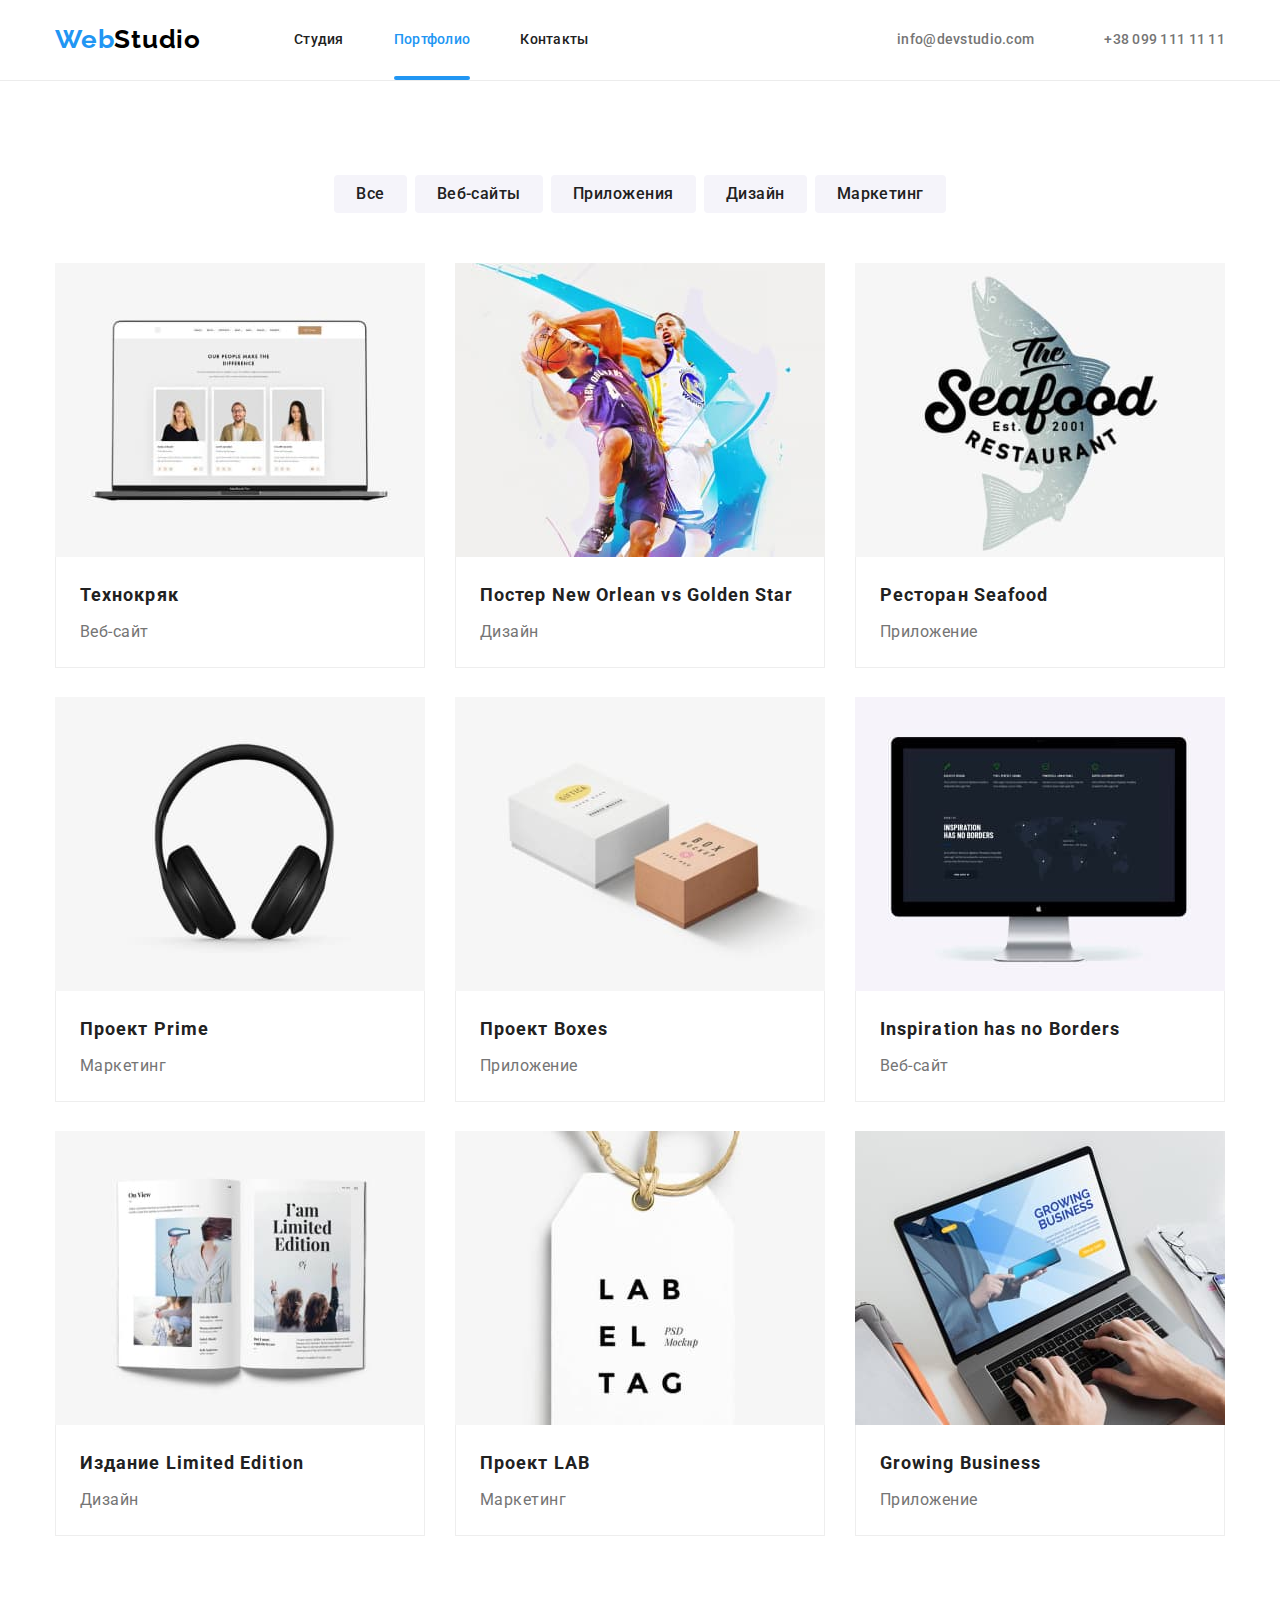
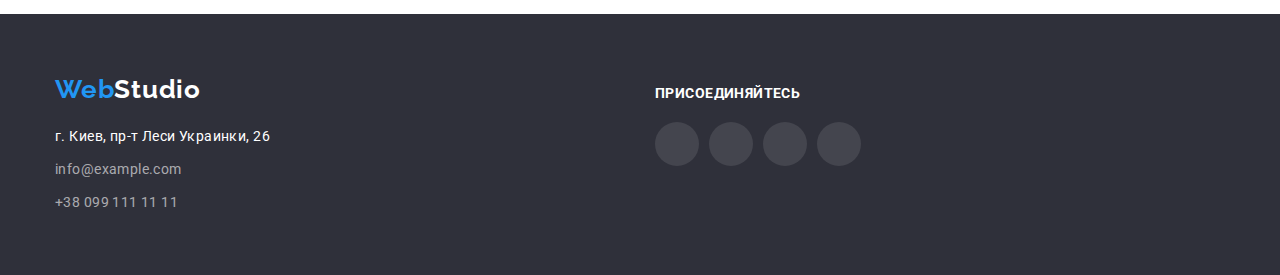
==== commit 995c5502: "виправила шлях до головної сторінки" ====
--- a/portfolio.html
+++ b/portfolio.html
@@ -15,10 +15,10 @@
      <!--header container-->
     <header class="header">
         <div class="container nav">
-            <a class="logo" href="/"><span class="logo-brand">Web</span>Studio</a>
+            <a class="logo" href="./index.html"><span class="logo-brand">Web</span>Studio</a>
             <nav class="nav-container">
                 <ul class="nav-panel">
-                    <li class="nav-item"><a class="nav-link " href="/">Студия</a></li>
+                    <li class="nav-item"><a class="nav-link " href="./index.html">Студия</a></li>
                     <li class="nav-item"><a class="nav-link active" href="./portfolio.html">Портфолио</a></li>
                     <li class="nav-item"><a class="nav-link" href="#footer">Контакты</a></li>
                 </ul>
--- a/css/styles.css
+++ b/css/styles.css
@@ -971,7 +971,8 @@
 
     transform: translateY(100%);
     transition: transform 250ms cubic-bezier(0.4, 0, 0.2, 1),
-        opacity 50ms cubic-bezier(0.4, 0, 0.2, 1);
+        opacity 50ms cubic-bezier(0.4, 0, 0.2, 1),
+            ease-in-out .5s;;
 }
 
 .products:hover .products-overlay {
@@ -994,9 +995,9 @@
     padding: 20px 24px;
 }
 
-.products:nth-child(-n + 3) {
+/*.products:nth-child(-n + 3) {
     margin-top: 0;
-}
+}*/
 
 .products:nth-last-child(-n + 3) {
     margin-bottom: 0;
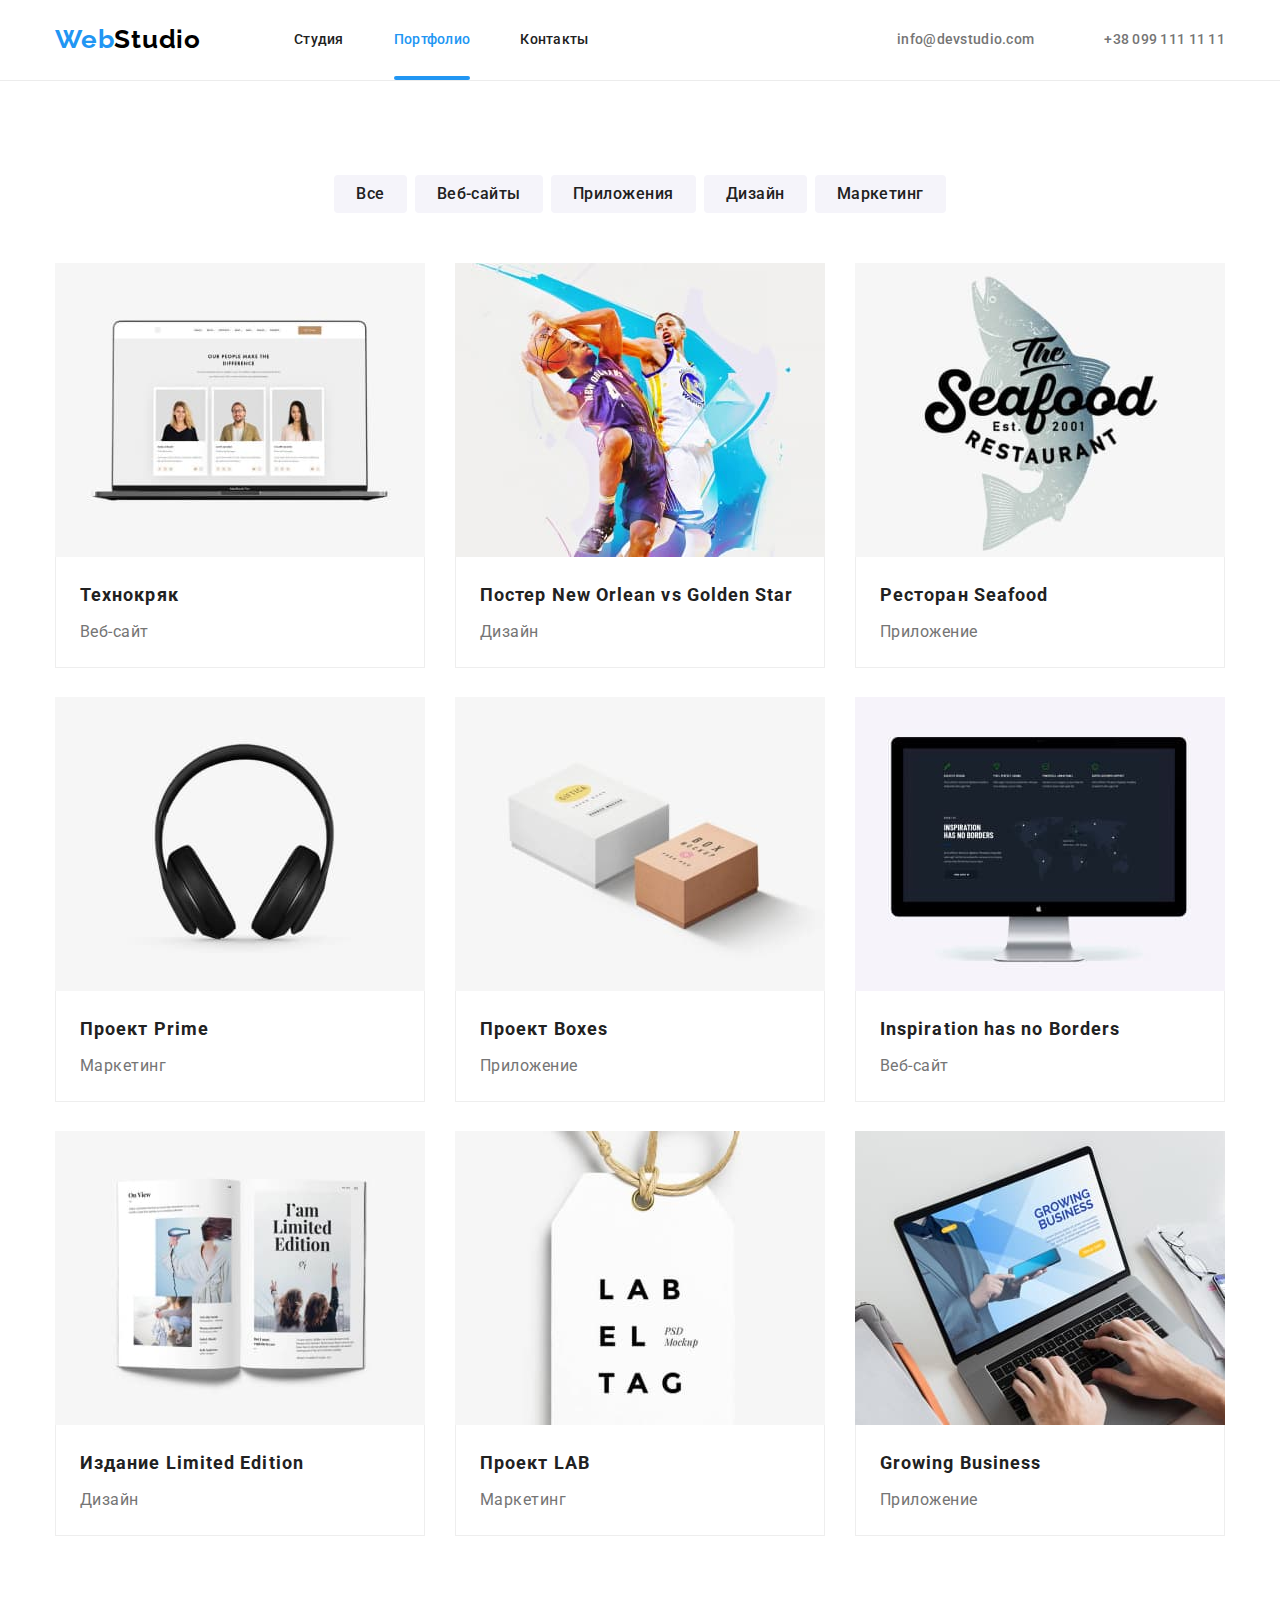
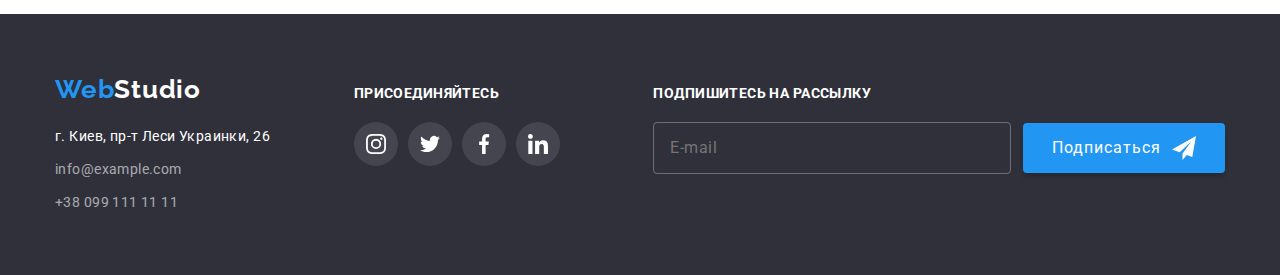
==== commit 9a743557: "Update portfolio.html" ====
--- a/portfolio.html
+++ b/portfolio.html
@@ -227,7 +227,7 @@
     <footer id="footer">
         <div class="container footer-container">
             <div class="footer-left-column">
-                <a class="logo-footer" href="/"><span class="logo-brand">Web</span>Studio</a>
+                <a class="logo-footer" href="./index.html"><span class="logo-brand">Web</span>Studio</a>
                 <ul>
                     <li class="footer-contacts-list">
                         <address class="address">г. Киев, пр-т Леси Украинки, 26</address>
@@ -246,34 +246,49 @@
                     <li class="sb-li">
                         <a class="sb-link" href="#">
                             <svg class="sb-icon" width="20px" height="20px">
-                                <use href="./images/icons/icons.svg#icon-instagram"></use>
-                            </svg>
-                        </a>
-                    </li>
-                    <li class="sb-li">
-                        <a class="sb-link" href="#">
-                            <svg class="sb-icon" width="20px" height="20px">
-                                <use href="./images/icons/icons.svg#icon-twitter"></use>
-                            </svg>
-                        </a>
-                    </li>
-                    <li class="sb-li">
-                        <a class="sb-link" href="#">
-                            <svg class="sb-icon" width="20px" height="20px">
-                                <use href="./images/icons/icons.svg#icon-facebook"></use>
-                            </svg>
-                        </a>
-                    </li>
-                    <li class="sb-li">
-                        <a class="sb-link" href="#">
-                            <svg class="sb-icon" width="20px" height="20px">
-                                <use href="./images/icons/icons.svg#icon-linkedin"></use>
-                            </svg>
-                        </a>
-                    </li>
-                </ul>
+                                <use href="./images/icons/icon-sprite.svg#icon-instagram"></use>
+                            </svg>
+                        </a>
+                    </li>
+                    <li class="sb-li">
+                        <a class="sb-link" href="#">
+                            <svg class="sb-icon" width="20px" height="20px">
+                                <use href="./images/icons/icon-sprite.svg#icon-twitter"></use>
+                            </svg>
+                        </a>
+                    </li>
+                    <li class="sb-li">
+                        <a class="sb-link" href="#">
+                            <svg class="sb-icon" width="20px" height="20px">
+                                <use href="./images/icons/icon-sprite.svg#icon-facebook"></use>
+                            </svg>
+                        </a>
+                    </li>
+                    <li class="sb-li">
+                        <a class="sb-link" href="#">
+                            <svg class="sb-icon" width="20px" height="20px">
+                                <use href="./images/icons/icon-sprite.svg#icon-linkedin"></use>
+                            </svg>
+                        </a>
+                    </li>
+                </ul>
+            </div>
+            <div class="footer-right-column">
+                <strong class="footer-join">подпишитесь на рассылку</strong>
+                <form class="newsletter">
+                    <input type="email" class="newsletter-input" name="user-email" placeholder="E-mail">
+                    <div class="newsletter-container">
+                        <button type="submit" class="newsletter-submit">Подписаться
+                            <svg width="24" height="24">
+                                <use href="./images/icons/icons.svg#icon-send "></use>
+                            </svg>
+                        </button>
+                    </div>
+                </form>
             </div>
         </div>
     </footer>
+    <script src="./js/modal.js"></script>
     </body>
-</html>+    
+    </html>--- a/css/styles.css
+++ b/css/styles.css
@@ -187,7 +187,7 @@
     min-height: 600px;
     padding-top: 200px;
     padding-bottom: 200px;
-    text-align: center;
+   /* text-align: center;*/
 
 }
 
@@ -826,7 +826,7 @@
     display: inline-block;
     flex-wrap: wrap;
     justify-content: space-between;
-    min-width: 570px;
+    /*min-width: 570px;*/
 }
 
 .newsletter {
